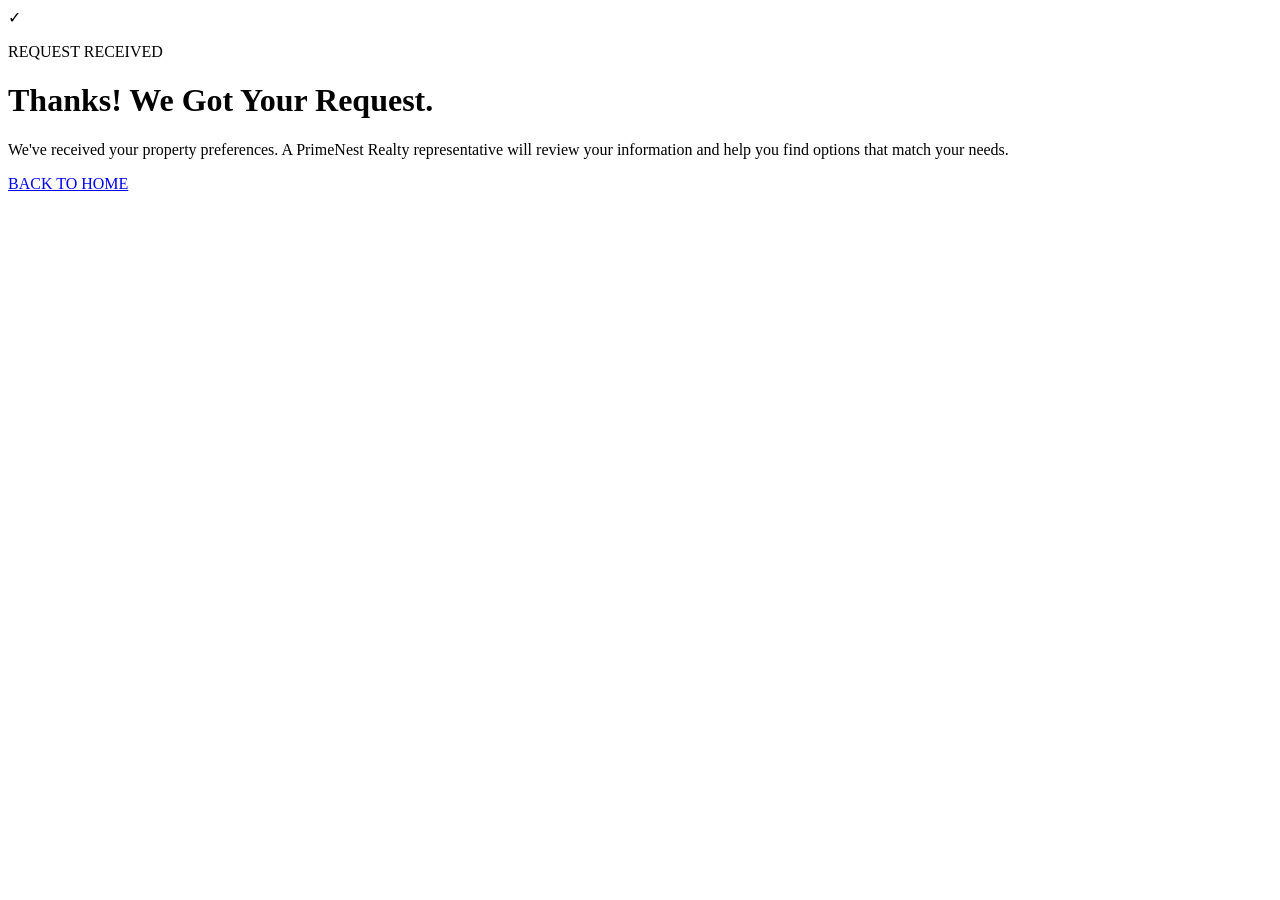
==== thank-you.html @ 9073f226 "Add files via upload" ====
<!DOCTYPE html>
<html lang="en">

<head>

    <meta charset="UTF-8">

    <meta
        name="viewport"
        content="width=device-width, initial-scale=1.0"
    >

    <title>Thank You | PrimeNest Realty</title>

    <link rel="stylesheet" href="style.css">

</head>


<body>


    <main class="thank-you-page">

        <div class="thank-you-card">

            <div class="success-icon">
                ✓
            </div>


            <p class="section-label">
                REQUEST RECEIVED
            </p>


            <h1 id="thankYouTitle">
                Thanks! We Got Your Request.
            </h1>


            <p id="thankYouMessage">
                We've received your property preferences.
                A PrimeNest Realty representative will review
                your information and help you find options
                that match your needs.
            </p>


            <a
                href="index.html"
                class="primary-button"
            >
                BACK TO HOME
            </a>

        </div>

    </main>


    <!-- JAVASCRIPT -->

    <script>

        const latestLead =
            JSON.parse(
                localStorage.getItem("latestPrimeNestLead")
            );


        if (latestLead) {

            const firstName =
                latestLead.name.split(" ")[0];


            document.getElementById(
                "thankYouTitle"
            ).textContent =
                `Thanks, ${firstName}! We Got Your Request.`;


            document.getElementById(
                "thankYouMessage"
            ).textContent =
                "We've received your property preferences. A PrimeNest Realty representative will review your information and help you find options that match your needs.";

        }

    </script>


</body>

</html>
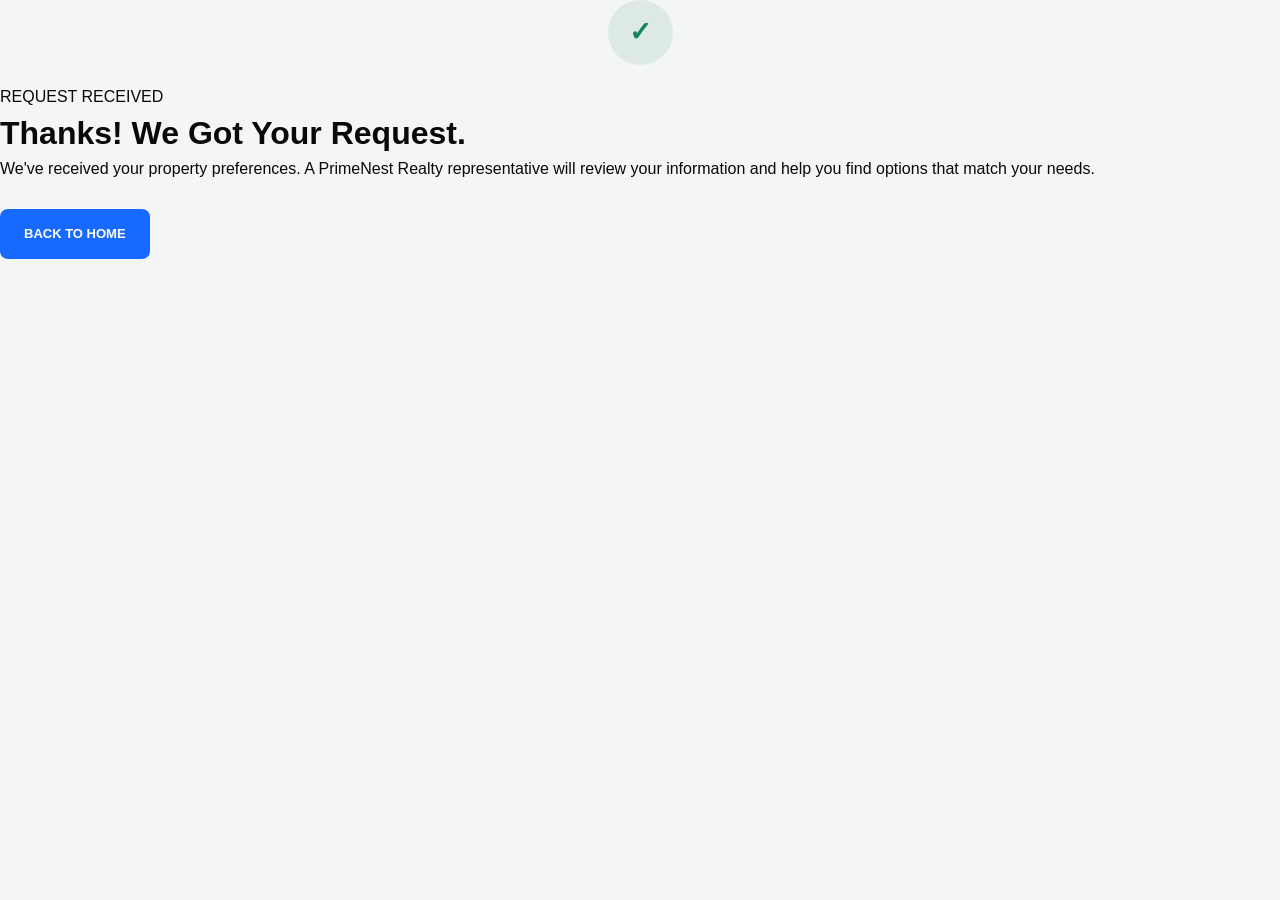
==== commit 085292e5: "Update thank-you.html" ====
--- a/thank-you.html
+++ b/thank-you.html
@@ -12,7 +12,7 @@
 
     <title>Thank You | PrimeNest Realty</title>
 
-    <link rel="stylesheet" href="style.css">
+   <link rel="stylesheet" href="funnel.css">
 
 </head>
 
@@ -93,4 +93,4 @@
 
 </body>
 
-</html>+</html>
--- a/funnel.css
+++ b/funnel.css
@@ -0,0 +1,1574 @@
+/* =========================================================
+   PRIMENEST REALTY
+   MODERN REAL ESTATE FUNNEL
+   BLACK / WHITE / ELECTRIC BLUE
+========================================================= */
+
+
+/* =========================================================
+   RESET
+========================================================= */
+
+* {
+    margin: 0;
+    padding: 0;
+    box-sizing: border-box;
+}
+
+html {
+    scroll-behavior: smooth;
+}
+
+body {
+    font-family:
+        Inter,
+        -apple-system,
+        BlinkMacSystemFont,
+        "Segoe UI",
+        sans-serif;
+
+    background: #f4f5f7;
+    color: #08090b;
+    line-height: 1.5;
+    overflow-x: hidden;
+}
+
+button,
+input,
+select,
+textarea {
+    font: inherit;
+}
+
+button {
+    cursor: pointer;
+}
+
+a {
+    text-decoration: none;
+    color: inherit;
+}
+
+
+/* =========================================================
+   VARIABLES
+========================================================= */
+
+:root {
+
+    --black: #08090b;
+    --black-soft: #17191d;
+
+    --blue: #1769ff;
+    --blue-dark: #0d56dc;
+    --blue-light: #eaf1ff;
+
+    --white: #ffffff;
+    --off-white: #f4f5f7;
+
+    --gray-100: #f0f1f3;
+    --gray-200: #dedfe3;
+    --gray-400: #8a8f98;
+    --gray-600: #555b65;
+
+    --success: #16845a;
+
+    --radius-sm: 10px;
+    --radius-md: 18px;
+    --radius-lg: 26px;
+
+    --shadow:
+        0 20px 60px rgba(8, 9, 11, 0.08);
+}
+
+
+/* =========================================================
+   GLOBAL
+========================================================= */
+
+main {
+    width: 100%;
+}
+
+.eyebrow {
+    display: inline-block;
+
+    margin-bottom: 16px;
+
+    color: var(--blue);
+
+    font-size: 11px;
+    font-weight: 800;
+
+    letter-spacing: 2px;
+}
+
+
+/* =========================================================
+   NAVIGATION
+========================================================= */
+
+.funnel-nav {
+
+    width: 100%;
+    height: 82px;
+
+    padding: 0 4vw;
+
+    display: flex;
+    align-items: center;
+    justify-content: space-between;
+
+    background:
+        rgba(244, 245, 247, 0.96);
+
+    border-bottom:
+        1px solid rgba(8, 9, 11, 0.05);
+
+    position: sticky;
+    top: 0;
+    z-index: 100;
+
+    backdrop-filter: blur(14px);
+}
+
+
+/* =========================================================
+   BRAND
+========================================================= */
+
+.funnel-brand {
+
+    display: flex;
+    align-items: center;
+    gap: 10px;
+}
+
+.brand-mark {
+
+    width: 38px;
+    height: 38px;
+
+    display: grid;
+    place-items: center;
+
+    background: var(--blue);
+    color: var(--white);
+
+    border-radius: 9px;
+
+    font-size: 17px;
+}
+
+.brand-name {
+
+    display: flex;
+    flex-direction: column;
+
+    line-height: 1;
+}
+
+.brand-name strong {
+
+    font-size: 18px;
+    font-weight: 850;
+
+    letter-spacing: -0.5px;
+}
+
+.brand-name span {
+
+    margin-top: 5px;
+
+    color: var(--blue);
+
+    font-size: 8px;
+    font-weight: 800;
+
+    letter-spacing: 3px;
+}
+
+
+/* =========================================================
+   NAV CTA
+========================================================= */
+
+.nav-cta {
+
+    padding: 11px 20px;
+
+    background: var(--blue);
+    color: var(--white);
+
+    border-radius: 7px;
+
+    font-size: 13px;
+    font-weight: 750;
+
+    transition:
+        transform 0.2s ease,
+        background 0.2s ease;
+}
+
+.nav-cta:hover {
+
+    background: var(--blue-dark);
+
+    transform:
+        translateY(-2px);
+}
+
+
+/* =========================================================
+   HERO
+========================================================= */
+
+.hero-section {
+
+    width: 100%;
+    max-width: 1500px;
+
+    min-height: 650px;
+
+    margin: 0 auto;
+
+    padding:
+        65px 4vw 80px;
+
+    display: grid;
+
+    grid-template-columns:
+        minmax(0, 0.95fr)
+        minmax(0, 1.05fr);
+
+    gap: 65px;
+
+    align-items: center;
+}
+
+
+/* =========================================================
+   HERO CONTENT
+========================================================= */
+
+.hero-content {
+
+    max-width: 680px;
+}
+
+.hero-content h1 {
+
+    max-width: 700px;
+
+    font-size:
+        clamp(50px, 6vw, 82px);
+
+    line-height: 0.94;
+
+    letter-spacing: -4px;
+
+    font-weight: 900;
+
+    color: var(--black);
+}
+
+.hero-content h1 span {
+
+    display: block;
+
+    color: var(--blue);
+}
+
+.hero-description {
+
+    max-width: 570px;
+
+    margin-top: 28px;
+
+    color: var(--gray-600);
+
+    font-size: 16px;
+
+    line-height: 1.65;
+}
+
+
+/* =========================================================
+   HERO BUTTON
+========================================================= */
+
+.hero-button {
+
+    margin-top: 30px;
+
+    padding:
+        16px 25px;
+
+    display: inline-flex;
+
+    align-items: center;
+    justify-content: center;
+
+    gap: 18px;
+
+    border: none;
+
+    border-radius: 8px;
+
+    background: var(--blue);
+    color: var(--white);
+
+    font-size: 14px;
+    font-weight: 850;
+
+    text-transform: uppercase;
+
+    box-shadow:
+        0 12px 25px rgba(23, 105, 255, 0.20);
+
+    transition:
+        transform 0.2s ease,
+        background 0.2s ease,
+        box-shadow 0.2s ease;
+}
+
+.hero-button span {
+
+    font-size: 20px;
+
+    line-height: 1;
+}
+
+.hero-button:hover {
+
+    background: var(--blue-dark);
+
+    transform:
+        translateY(-3px);
+
+    box-shadow:
+        0 18px 32px rgba(23, 105, 255, 0.28);
+}
+
+
+/* =========================================================
+   HERO TRUST
+========================================================= */
+
+.hero-trust {
+
+    display: flex;
+
+    flex-wrap: wrap;
+
+    gap: 18px;
+
+    margin-top: 25px;
+}
+
+.hero-trust div {
+
+    display: flex;
+
+    align-items: center;
+
+    gap: 7px;
+
+    color: var(--gray-600);
+
+    font-size: 12px;
+}
+
+.hero-trust strong {
+
+    width: 18px;
+    height: 18px;
+
+    display: grid;
+    place-items: center;
+
+    border-radius: 50%;
+
+    background: var(--black);
+    color: var(--white);
+
+    font-size: 9px;
+}
+
+
+/* =========================================================
+   HERO VISUAL
+========================================================= */
+
+.hero-visual {
+
+    width: 100%;
+
+    min-height: 550px;
+
+    display: flex;
+
+    align-items: center;
+
+    justify-content: center;
+}
+
+
+/* =========================================================
+   PROPERTY IMAGE
+========================================================= */
+
+.hero-image {
+
+    width: min(100%, 600px);
+
+    height: 530px;
+
+    position: relative;
+
+    overflow: hidden;
+
+    background-color: #d9dde3;
+
+    background-image:
+        linear-gradient(
+            135deg,
+            rgba(10, 20, 35, 0.08),
+            rgba(255, 255, 255, 0.03)
+        ),
+        url(
+            "https://images.unsplash.com/photo-1600585154340-be6161a56a0c?auto=format&fit=crop&w=1200&q=85"
+        );
+
+    background-size: cover;
+
+    background-position: center;
+
+    /*
+       Subtle geometric shape.
+       Much safer than the previous aggressive shape.
+    */
+
+    clip-path:
+        polygon(
+            7% 0%,
+            100% 0%,
+            100% 83%,
+            88% 100%,
+            10% 100%,
+            0% 20%
+        );
+
+    border:
+        3px solid var(--black);
+
+    box-shadow:
+        0 25px 60px rgba(8, 9, 11, 0.14);
+}
+
+
+/* =========================================================
+   BLUE INNER BORDER
+========================================================= */
+
+.hero-image::before {
+
+    content: "";
+
+    position: absolute;
+
+    top: 13px;
+    right: 13px;
+    bottom: 13px;
+    left: 13px;
+
+    border:
+        2px solid var(--blue);
+
+    border-radius: 18px;
+
+    z-index: 3;
+
+    pointer-events: none;
+}
+
+
+/* =========================================================
+   IMAGE DARK GRADIENT
+========================================================= */
+
+.hero-image::after {
+
+    content: "";
+
+    position: absolute;
+
+    inset: 0;
+
+    background:
+        linear-gradient(
+            to top,
+            rgba(0, 0, 0, 0.72) 0%,
+            rgba(0, 0, 0, 0.30) 25%,
+            rgba(0, 0, 0, 0.03) 58%,
+            transparent 75%
+        );
+
+    z-index: 1;
+
+    pointer-events: none;
+}
+
+
+/* =========================================================
+   IMAGE OVERLAY
+========================================================= */
+
+.image-overlay {
+
+    display: none;
+}
+
+
+/* =========================================================
+   PROPERTY BADGE
+========================================================= */
+
+.property-badge {
+
+    position: absolute;
+
+    left: 42px;
+    right: 42px;
+    bottom: 38px;
+
+    z-index: 5;
+
+    padding:
+        18px 21px;
+
+    background:
+        rgba(8, 9, 11, 0.94);
+
+    border-radius: 11px;
+
+    color: var(--white);
+
+    /*
+       Keeps text safely away from geometric edges.
+    */
+}
+
+.property-badge span {
+
+    display: block;
+
+    color: #8fb6ff;
+
+    font-size: 9px;
+
+    font-weight: 800;
+
+    letter-spacing: 1.8px;
+}
+
+.property-badge strong {
+
+    display: block;
+
+    margin-top: 5px;
+
+    color: var(--white);
+
+    font-size: 22px;
+
+    line-height: 1.15;
+}
+
+
+/* =========================================================
+   VALUE SECTION
+========================================================= */
+
+.value-section {
+
+    padding:
+        80px 4vw;
+
+    background: var(--white);
+
+    border-top:
+        1px solid var(--gray-200);
+
+    border-bottom:
+        1px solid var(--gray-200);
+}
+
+.section-heading {
+
+    max-width: 700px;
+
+    margin:
+        0 auto 45px;
+
+    text-align: center;
+}
+
+.section-heading h2 {
+
+    font-size:
+        clamp(35px, 4vw, 55px);
+
+    line-height: 1;
+
+    letter-spacing: -2.5px;
+
+    font-weight: 850;
+}
+
+.section-heading p {
+
+    margin-top: 16px;
+
+    color: var(--gray-600);
+
+    font-size: 15px;
+}
+
+
+/* =========================================================
+   VALUE GRID
+========================================================= */
+
+.value-grid {
+
+    max-width: 1200px;
+
+    margin: 0 auto;
+
+    display: grid;
+
+    grid-template-columns:
+        repeat(3, 1fr);
+}
+
+.value-card {
+
+    padding:
+        25px 35px;
+
+    border-right:
+        1px solid var(--gray-200);
+}
+
+.value-card:last-child {
+
+    border-right:
+        none;
+}
+
+.value-icon {
+
+    width: 46px;
+    height: 46px;
+
+    display: grid;
+
+    place-items: center;
+
+    border-radius: 50%;
+
+    background: var(--blue-light);
+
+    color: var(--blue);
+
+    font-size: 12px;
+
+    font-weight: 850;
+}
+
+.value-card h3 {
+
+    margin-top: 18px;
+
+    font-size: 19px;
+
+    font-weight: 800;
+}
+
+.value-card p {
+
+    margin-top: 8px;
+
+    color: var(--gray-600);
+
+    font-size: 13px;
+
+    line-height: 1.65;
+}
+
+
+/* =========================================================
+   QUALIFICATION INTRO
+========================================================= */
+
+.qualification-section {
+
+    padding:
+        105px 4vw;
+
+    background: var(--off-white);
+
+    text-align: center;
+}
+
+.qualification-content {
+
+    max-width: 780px;
+
+    margin: 0 auto;
+}
+
+.qualification-section h2 {
+
+    font-size:
+        clamp(38px, 4vw, 60px);
+
+    line-height: 1;
+
+    letter-spacing: -2.5px;
+
+    font-weight: 850;
+}
+
+.qualification-section p {
+
+    max-width: 620px;
+
+    margin:
+        20px auto 0;
+
+    color: var(--gray-600);
+}
+
+
+/* =========================================================
+   PRIMARY BUTTON
+========================================================= */
+
+.primary-button {
+
+    margin-top: 28px;
+
+    padding:
+        15px 24px;
+
+    border: none;
+
+    border-radius: 8px;
+
+    background: var(--blue);
+
+    color: var(--white);
+
+    display: inline-flex;
+
+    align-items: center;
+
+    justify-content: center;
+
+    gap: 15px;
+
+    font-size: 13px;
+
+    font-weight: 800;
+
+    transition:
+        transform 0.2s ease,
+        background 0.2s ease;
+}
+
+.primary-button:hover {
+
+    background: var(--blue-dark);
+
+    transform:
+        translateY(-2px);
+}
+
+
+/* =========================================================
+   FUNNEL SECTION
+========================================================= */
+
+.funnel-section {
+
+    padding:
+        80px 4vw;
+
+    background: var(--off-white);
+}
+
+.funnel-container {
+
+    width: 100%;
+
+    max-width: 1100px;
+
+    margin: 0 auto;
+
+    padding:
+        50px;
+
+    background: var(--white);
+
+    border:
+        1px solid var(--gray-200);
+
+    border-radius:
+        20px;
+
+    box-shadow:
+        0 15px 50px rgba(8, 9, 11, 0.06);
+}
+
+
+/* =========================================================
+   PROGRESS
+========================================================= */
+
+.funnel-progress {
+
+    margin-bottom: 45px;
+}
+
+.progress-top {
+
+    display: flex;
+
+    align-items: center;
+
+    justify-content: space-between;
+
+    margin-bottom: 9px;
+
+    color: var(--gray-600);
+
+    font-size: 11px;
+
+    font-weight: 700;
+}
+
+.progress-track {
+
+    width: 100%;
+
+    height: 5px;
+
+    overflow: hidden;
+
+    border-radius: 999px;
+
+    background: var(--gray-200);
+}
+
+.progress-bar {
+
+    width: 20%;
+
+    height: 100%;
+
+    border-radius: 999px;
+
+    background: var(--blue);
+
+    transition:
+        width 0.3s ease;
+}
+
+
+/* =========================================================
+   FUNNEL STEPS
+========================================================= */
+
+.funnel-step {
+
+    display: none;
+
+    animation:
+        funnelIn 0.3s ease;
+}
+
+.funnel-step.active {
+
+    display: block;
+}
+
+@keyframes funnelIn {
+
+    from {
+
+        opacity: 0;
+
+        transform:
+            translateY(10px);
+    }
+
+    to {
+
+        opacity: 1;
+
+        transform:
+            translateY(0);
+    }
+}
+
+.step-eyebrow {
+
+    color: var(--blue);
+
+    font-size: 10px;
+
+    font-weight: 850;
+
+    letter-spacing: 2px;
+}
+
+.funnel-step h2 {
+
+    margin-top: 10px;
+
+    font-size:
+        clamp(30px, 4vw, 46px);
+
+    line-height: 1;
+
+    letter-spacing: -2px;
+
+    font-weight: 850;
+}
+
+.funnel-step > p {
+
+    margin-top: 12px;
+
+    color: var(--gray-600);
+
+    font-size: 14px;
+}
+
+
+/* =========================================================
+   PURPOSE OPTIONS
+========================================================= */
+
+.option-grid {
+
+    margin-top: 32px;
+
+    display: grid;
+
+    grid-template-columns:
+        repeat(3, 1fr);
+
+    gap: 15px;
+}
+
+.funnel-option {
+
+    min-height: 190px;
+
+    padding:
+        25px 20px;
+
+    border:
+        1px solid var(--gray-200);
+
+    border-radius:
+        14px;
+
+    background: var(--white);
+
+    text-align: center;
+
+    color: var(--black);
+
+    transition:
+        border-color 0.2s ease,
+        box-shadow 0.2s ease,
+        transform 0.2s ease;
+}
+
+.funnel-option:hover {
+
+    border-color: var(--blue);
+
+    box-shadow:
+        0 10px 25px rgba(23, 105, 255, 0.10);
+
+    transform:
+        translateY(-3px);
+}
+
+.option-icon {
+
+    display: block;
+
+    margin-bottom: 18px;
+
+    font-size: 28px;
+}
+
+.funnel-option strong {
+
+    display: block;
+
+    font-size: 15px;
+}
+
+.funnel-option small {
+
+    display: block;
+
+    max-width: 170px;
+
+    margin:
+        7px auto 0;
+
+    color: var(--gray-600);
+
+    font-size: 11px;
+}
+
+
+/* =========================================================
+   BUDGET / TIMELINE
+========================================================= */
+
+.option-list {
+
+    max-width: 650px;
+
+    margin-top: 30px;
+
+    display: grid;
+
+    gap: 10px;
+}
+
+.budget-option,
+.timeline-option {
+
+    width: 100%;
+
+    padding:
+        16px 20px;
+
+    border:
+        1px solid var(--gray-200);
+
+    border-radius: 9px;
+
+    background: var(--white);
+
+    text-align: left;
+
+    color: var(--black);
+
+    font-weight: 650;
+
+    transition:
+        border-color 0.2s ease,
+        background 0.2s ease,
+        transform 0.2s ease;
+}
+
+.budget-option:hover,
+.timeline-option:hover {
+
+    border-color: var(--blue);
+
+    background: var(--blue-light);
+
+    transform:
+        translateX(3px);
+}
+
+
+/* =========================================================
+   CONTACT FORM
+========================================================= */
+
+.contact-form {
+
+    max-width: 650px;
+}
+
+.form-group {
+
+    margin-top: 20px;
+}
+
+.form-group label {
+
+    display: block;
+
+    margin-bottom: 7px;
+
+    font-size: 11px;
+
+    font-weight: 800;
+
+    color: var(--black);
+}
+
+.form-group input {
+
+    width: 100%;
+
+    padding:
+        15px;
+
+    border:
+        1px solid var(--gray-200);
+
+    border-radius: 9px;
+
+    background: var(--white);
+
+    color: var(--black);
+
+    outline: none;
+
+    transition:
+        border-color 0.2s ease,
+        box-shadow 0.2s ease;
+}
+
+.form-group input:focus {
+
+    border-color: var(--blue);
+
+    box-shadow:
+        0 0 0 3px rgba(23, 105, 255, 0.10);
+}
+
+.privacy-note {
+
+    margin-top: 12px;
+
+    color: var(--gray-400);
+
+    font-size: 10px;
+}
+
+
+/* =========================================================
+   SUCCESS
+========================================================= */
+
+.funnel-success {
+
+    display: none;
+
+    text-align: center;
+}
+
+.funnel-success.active {
+
+    display: block;
+
+    animation:
+        funnelIn 0.3s ease;
+}
+
+.success-icon {
+
+    width: 65px;
+    height: 65px;
+
+    margin:
+        0 auto 20px;
+
+    display: grid;
+
+    place-items: center;
+
+    border-radius: 50%;
+
+    background:
+        rgba(22, 132, 90, 0.10);
+
+    color: var(--success);
+
+    font-size: 27px;
+
+    font-weight: 850;
+}
+
+.funnel-success h2 {
+
+    max-width: 720px;
+
+    margin:
+        0 auto;
+
+    font-size:
+        clamp(32px, 4vw, 52px);
+
+    line-height: 1;
+
+    letter-spacing: -2px;
+}
+
+.funnel-success p {
+
+    max-width: 600px;
+
+    margin:
+        18px auto 0;
+
+    color: var(--gray-600);
+}
+
+.text-button {
+
+    display: block;
+
+    margin:
+        17px auto 0;
+
+    border: none;
+
+    background: transparent;
+
+    color: var(--gray-600);
+
+    font-size: 12px;
+}
+
+.text-button:hover {
+
+    color: var(--black);
+}
+
+
+/* =========================================================
+   FINAL CTA
+========================================================= */
+
+.final-cta {
+
+    padding:
+        85px 4vw;
+
+    background: var(--blue);
+
+    color: var(--white);
+
+    text-align: center;
+}
+
+.final-cta .eyebrow {
+
+    color: #bcd2ff;
+}
+
+.final-cta h2 {
+
+    max-width: 800px;
+
+    margin:
+        0 auto;
+
+    font-size:
+        clamp(38px, 5vw, 62px);
+
+    line-height: 0.98;
+
+    letter-spacing: -2.5px;
+
+    font-weight: 850;
+}
+
+.final-cta p {
+
+    max-width: 600px;
+
+    margin:
+        18px auto 0;
+
+    color:
+        rgba(255, 255, 255, 0.82);
+}
+
+.final-cta .hero-button {
+
+    background: var(--white);
+
+    color: var(--black);
+
+    box-shadow: none;
+}
+
+.final-cta .hero-button span {
+
+    color: var(--blue);
+}
+
+.final-cta .hero-button:hover {
+
+    background: #f0f3f8;
+}
+
+
+/* =========================================================
+   FOOTER
+========================================================= */
+
+.funnel-footer {
+
+    padding:
+        45px 4vw;
+
+    background: var(--black);
+
+    color:
+        rgba(255, 255, 255, 0.65);
+
+    display: flex;
+
+    align-items: center;
+
+    justify-content: space-between;
+
+    flex-wrap: wrap;
+
+    gap: 25px;
+}
+
+.funnel-footer .brand-name strong {
+
+    color: var(--white);
+}
+
+.funnel-footer p {
+
+    font-size: 11px;
+}
+
+.funnel-footer > span {
+
+    font-size: 10px;
+}
+
+
+/* =========================================================
+   TABLET
+========================================================= */
+
+@media (max-width: 950px) {
+
+    .hero-section {
+
+        grid-template-columns: 1fr;
+
+        padding-top: 50px;
+    }
+
+    .hero-content {
+
+        max-width: 800px;
+    }
+
+    .hero-visual {
+
+        min-height: 500px;
+    }
+
+    .hero-image {
+
+        height: 500px;
+
+        max-width: 620px;
+    }
+
+    .value-grid {
+
+        grid-template-columns: 1fr;
+    }
+
+    .value-card {
+
+        border-right: none;
+
+        border-bottom:
+            1px solid var(--gray-200);
+    }
+
+    .value-card:last-child {
+
+        border-bottom: none;
+    }
+}
+
+
+/* =========================================================
+   MOBILE
+========================================================= */
+
+@media (max-width: 650px) {
+
+    .funnel-nav {
+
+        height: 70px;
+
+        padding:
+            0 18px;
+    }
+
+    .nav-cta {
+
+        padding:
+            9px 13px;
+
+        font-size: 11px;
+    }
+
+    .hero-section {
+
+        padding:
+            40px 18px 65px;
+
+        gap: 40px;
+    }
+
+    .hero-content h1 {
+
+        font-size: 49px;
+
+        letter-spacing:
+            -2.5px;
+    }
+
+    .hero-description {
+
+        font-size: 14px;
+    }
+
+    .hero-trust {
+
+        flex-direction: column;
+
+        gap: 9px;
+    }
+
+    .hero-visual {
+
+        min-height: 410px;
+    }
+
+    .hero-image {
+
+        width: 100%;
+
+        height: 410px;
+
+        clip-path:
+            polygon(
+                6% 0%,
+                100% 0%,
+                100% 88%,
+                90% 100%,
+                9% 100%,
+                0% 14%
+            );
+    }
+
+    .property-badge {
+
+        left: 32px;
+
+        right: 32px;
+
+        bottom: 30px;
+
+        padding:
+            16px 18px;
+    }
+
+    .property-badge strong {
+
+        font-size: 19px;
+    }
+
+    .value-section,
+    .qualification-section {
+
+        padding:
+            75px 18px;
+    }
+
+    .section-heading h2,
+    .qualification-section h2 {
+
+        font-size: 38px;
+    }
+
+    .funnel-section {
+
+        padding:
+            50px 12px;
+    }
+
+    .funnel-container {
+
+        padding:
+            28px 18px;
+
+        border-radius:
+            16px;
+    }
+
+    .option-grid {
+
+        grid-template-columns:
+            1fr;
+    }
+
+    .funnel-option {
+
+        min-height:
+            145px;
+    }
+
+    .funnel-step h2 {
+
+        font-size:
+            32px;
+    }
+
+    .final-cta {
+
+        padding:
+            75px 18px;
+    }
+
+    .final-cta h2 {
+
+        font-size:
+            40px;
+    }
+
+    .funnel-footer {
+
+        padding:
+            35px 18px;
+
+        flex-direction:
+            column;
+
+        align-items:
+            flex-start;
+    }
+}
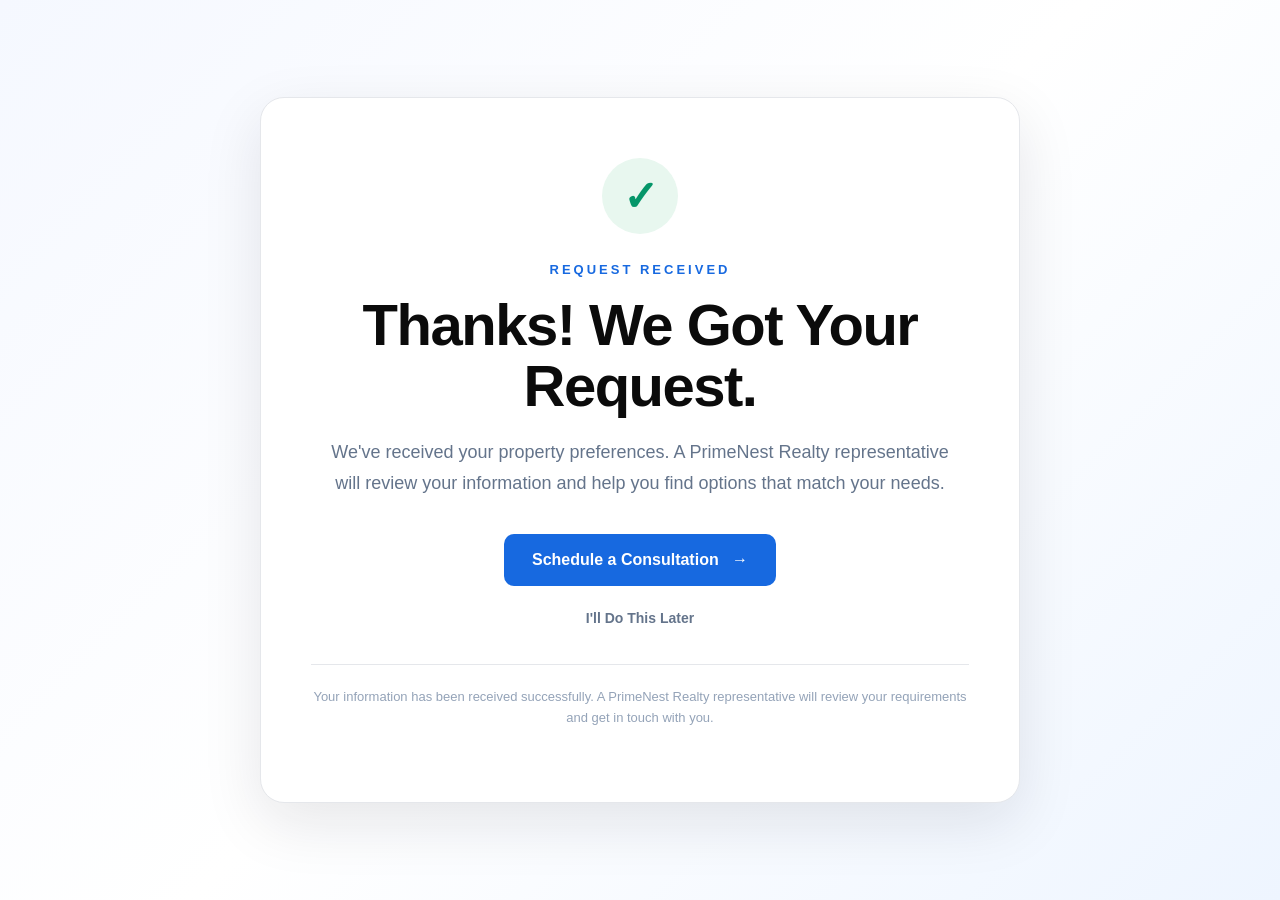
==== commit 48da4de1: "thank-you.html" ====
--- a/thank-you.html
+++ b/thank-you.html
@@ -12,7 +12,311 @@
 
     <title>Thank You | PrimeNest Realty</title>
 
-   <link rel="stylesheet" href="funnel.css">
+
+    <style>
+
+        * {
+            box-sizing: border-box;
+        }
+
+
+        body {
+
+            margin: 0;
+
+            font-family:
+                Arial,
+                Helvetica,
+                sans-serif;
+
+            background:
+                linear-gradient(
+                    135deg,
+                    #f5f8ff 0%,
+                    #ffffff 50%,
+                    #eef5ff 100%
+                );
+
+            color: #111827;
+
+            min-height: 100vh;
+
+        }
+
+
+        .thank-you-page {
+
+            min-height: 100vh;
+
+            display: flex;
+
+            align-items: center;
+
+            justify-content: center;
+
+            padding: 40px 20px;
+
+        }
+
+
+        .thank-you-card {
+
+            width: 100%;
+
+            max-width: 760px;
+
+            background: #ffffff;
+
+            border-radius: 24px;
+
+            padding: 60px 50px;
+
+            text-align: center;
+
+            box-shadow:
+                0 20px 60px
+                rgba(15, 23, 42, 0.10);
+
+            border:
+                1px solid #e5e7eb;
+
+        }
+
+
+        .success-icon {
+
+            width: 76px;
+
+            height: 76px;
+
+            margin: 0 auto 28px;
+
+            border-radius: 50%;
+
+            display: flex;
+
+            align-items: center;
+
+            justify-content: center;
+
+            background: #e8f7ef;
+
+            color: #059669;
+
+            font-size: 42px;
+
+            font-weight: 700;
+
+        }
+
+
+        .section-label {
+
+            margin: 0 0 18px;
+
+            color: #1769e0;
+
+            font-size: 13px;
+
+            font-weight: 800;
+
+            letter-spacing: 3px;
+
+        }
+
+
+        h1 {
+
+            margin: 0 auto 20px;
+
+            max-width: 650px;
+
+            font-size: clamp(
+                34px,
+                5vw,
+                58px
+            );
+
+            line-height: 1.05;
+
+            letter-spacing: -1.5px;
+
+            color: #0b0b0b;
+
+        }
+
+
+        #thankYouMessage {
+
+            max-width: 620px;
+
+            margin: 0 auto;
+
+            font-size: 18px;
+
+            line-height: 1.7;
+
+            color: #64748b;
+
+        }
+
+
+        .actions {
+
+            margin-top: 36px;
+
+            display: flex;
+
+            flex-direction: column;
+
+            align-items: center;
+
+            gap: 16px;
+
+        }
+
+
+        .primary-button {
+
+            display: inline-flex;
+
+            align-items: center;
+
+            justify-content: center;
+
+            min-width: 270px;
+
+            padding: 17px 28px;
+
+            border-radius: 10px;
+
+            background: #1769e0;
+
+            color: #ffffff;
+
+            text-decoration: none;
+
+            font-size: 16px;
+
+            font-weight: 700;
+
+            transition:
+                transform 0.2s ease,
+                box-shadow 0.2s ease,
+                background 0.2s ease;
+
+        }
+
+
+        .primary-button:hover {
+
+            background: #0f56bf;
+
+            transform: translateY(-2px);
+
+            box-shadow:
+                0 10px 25px
+                rgba(23, 105, 224, 0.25);
+
+        }
+
+
+        .secondary-button {
+
+            border: none;
+
+            background: transparent;
+
+            color: #64748b;
+
+            font-size: 14px;
+
+            font-weight: 600;
+
+            cursor: pointer;
+
+            padding: 8px 16px;
+
+        }
+
+
+        .secondary-button:hover {
+
+            color: #1769e0;
+
+        }
+
+
+        .note {
+
+            margin-top: 30px;
+
+            padding-top: 22px;
+
+            border-top:
+                1px solid #e5e7eb;
+
+            font-size: 13px;
+
+            line-height: 1.6;
+
+            color: #94a3b8;
+
+        }
+
+
+        @media (max-width: 600px) {
+
+            .thank-you-page {
+
+                padding: 20px 14px;
+
+            }
+
+
+            .thank-you-card {
+
+                padding: 42px 22px;
+
+                border-radius: 18px;
+
+            }
+
+
+            .success-icon {
+
+                width: 68px;
+
+                height: 68px;
+
+                font-size: 36px;
+
+            }
+
+
+            h1 {
+
+                font-size: 36px;
+
+            }
+
+
+            #thankYouMessage {
+
+                font-size: 16px;
+
+            }
+
+
+            .primary-button {
+
+                width: 100%;
+
+            }
+
+        }
+
+    </style>
 
 </head>
 
@@ -22,69 +326,134 @@
 
     <main class="thank-you-page">
 
+
         <div class="thank-you-card">
 
+
             <div class="success-icon">
+
                 ✓
+
             </div>
 
 
             <p class="section-label">
+
                 REQUEST RECEIVED
+
             </p>
 
 
             <h1 id="thankYouTitle">
+
                 Thanks! We Got Your Request.
+
             </h1>
 
 
             <p id="thankYouMessage">
+
                 We've received your property preferences.
                 A PrimeNest Realty representative will review
                 your information and help you find options
                 that match your needs.
+
             </p>
 
 
-            <a
-                href="index.html"
-                class="primary-button"
-            >
-                BACK TO HOME
-            </a>
+            <div class="actions">
+
+
+                <a
+                    href="https://calendly.com/honor-enlu/30min"
+                    target="_blank"
+                    rel="noopener noreferrer"
+                    class="primary-button"
+                >
+
+                    Schedule a Consultation
+                    &nbsp; →
+
+                </a>
+
+
+                <button
+                    type="button"
+                    class="secondary-button"
+                    onclick="window.location.href='index.html'"
+                >
+
+                    I'll Do This Later
+
+                </button>
+
+
+            </div>
+
+
+            <p class="note">
+
+                Your information has been received successfully.
+                A PrimeNest Realty representative will review your
+                requirements and get in touch with you.
+
+            </p>
+
 
         </div>
 
+
     </main>
 
 
-    <!-- JAVASCRIPT -->
-
     <script>
 
-        const latestLead =
-            JSON.parse(
-                localStorage.getItem("latestPrimeNestLead")
+        const storedLead =
+            localStorage.getItem(
+                "latestPrimeNestLead"
             );
 
 
-        if (latestLead) {
-
-            const firstName =
-                latestLead.name.split(" ")[0];
-
-
-            document.getElementById(
-                "thankYouTitle"
-            ).textContent =
-                `Thanks, ${firstName}! We Got Your Request.`;
-
-
-            document.getElementById(
-                "thankYouMessage"
-            ).textContent =
-                "We've received your property preferences. A PrimeNest Realty representative will review your information and help you find options that match your needs.";
+        if (storedLead) {
+
+            try {
+
+                const latestLead =
+                    JSON.parse(
+                        storedLead
+                    );
+
+
+                const fullName =
+                    String(
+                        latestLead.name || ""
+                    ).trim();
+
+
+                const firstName =
+                    fullName
+                        .split(/\s+/)[0];
+
+
+                if (firstName) {
+
+                    document.getElementById(
+                        "thankYouTitle"
+                    ).textContent =
+
+                        `Thanks, ${firstName}! We Got Your Request.`;
+
+                }
+
+            }
+
+            catch (error) {
+
+                console.log(
+                    "Unable to read lead information."
+                );
+
+            }
 
         }
 
